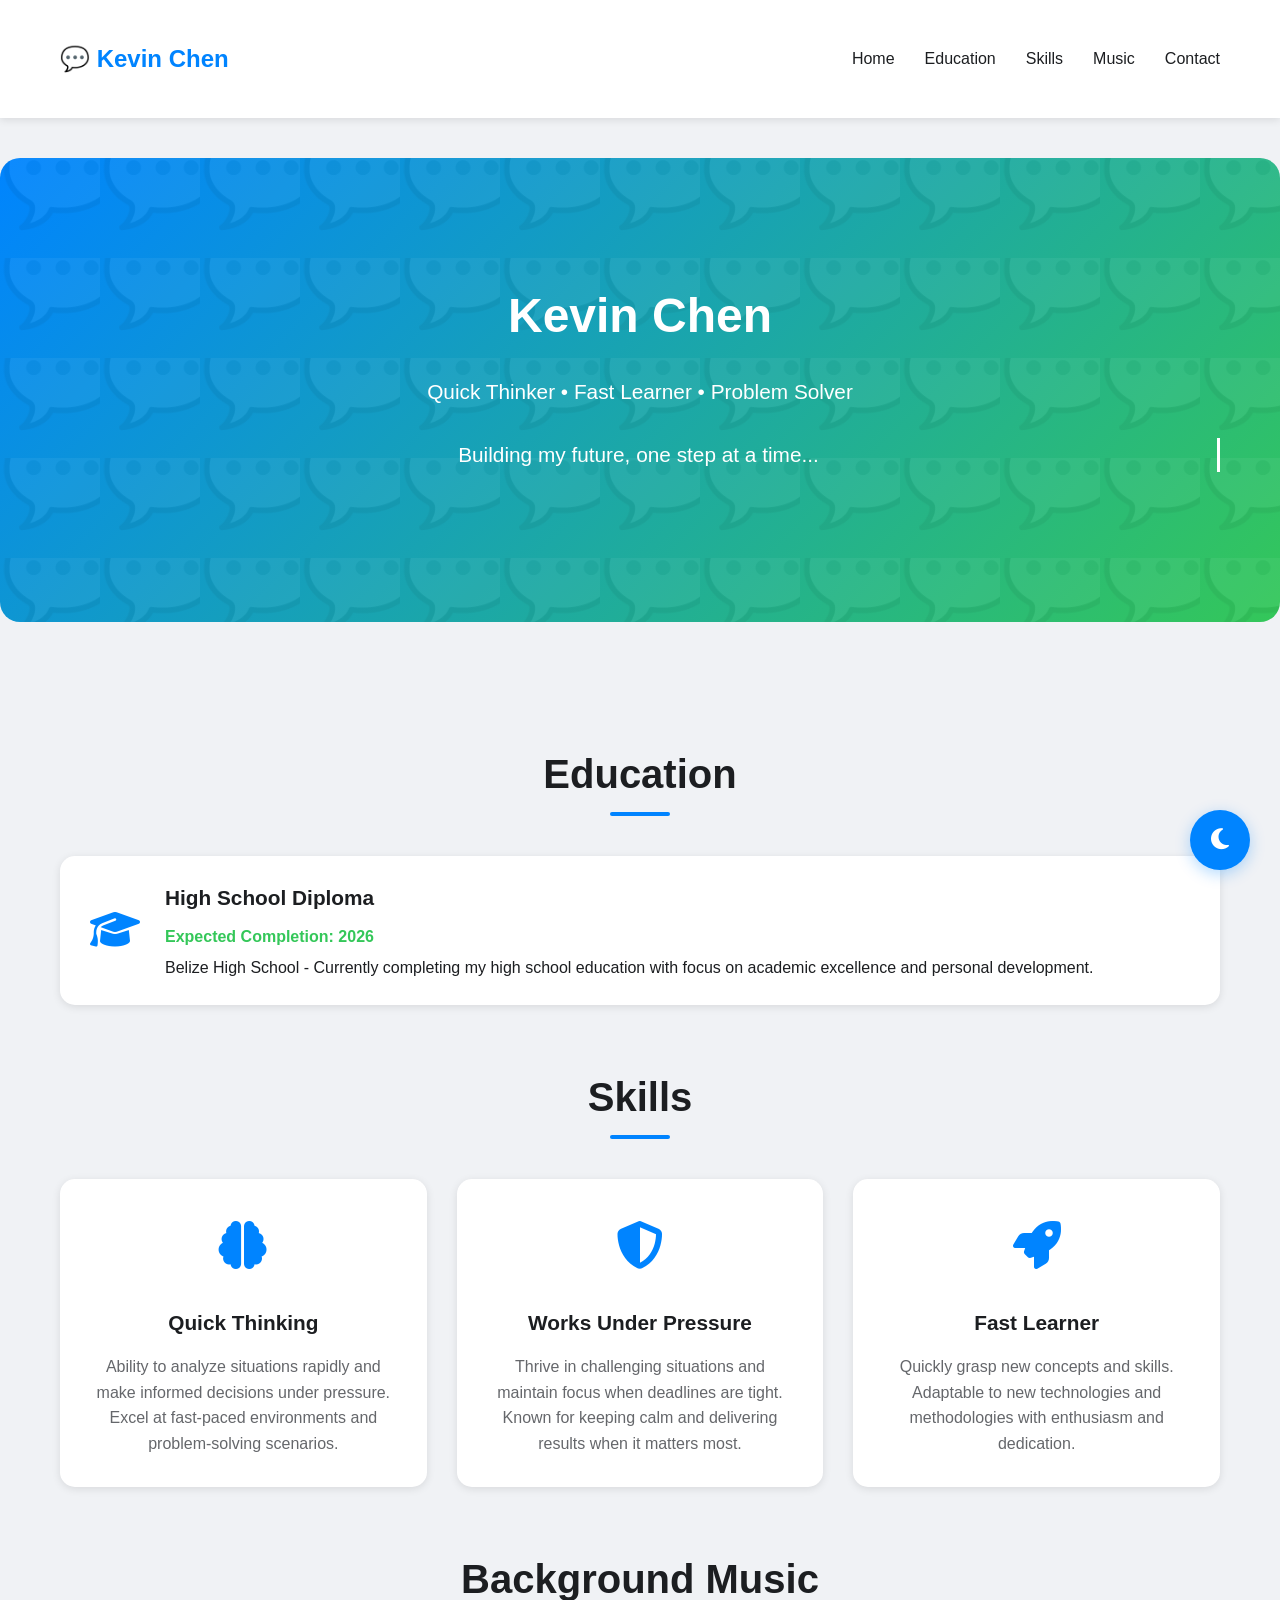
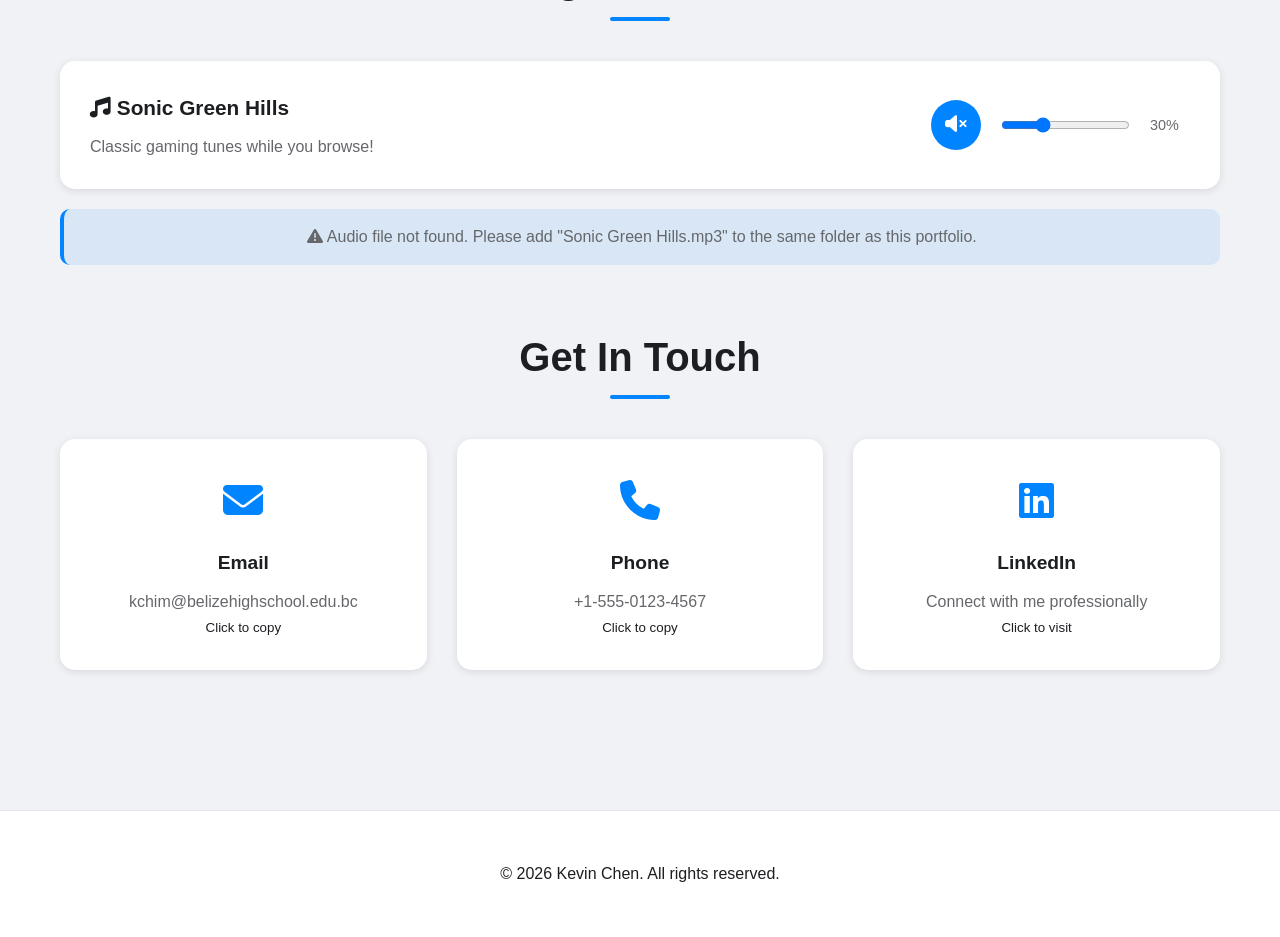
==== kevin-chen-portfolio.html @ 45d83570 "Add files via upload" ====
<!DOCTYPE html>
<html lang="en">
<head>
    <meta charset="UTF-8">
    <meta name="viewport" content="width=device-width, initial-scale=1.0">
    <title>Kevin Chen - Portfolio</title>
    <link rel="stylesheet" href="https://cdnjs.cloudflare.com/ajax/libs/font-awesome/6.4.0/css/all.min.css">
    <link rel="stylesheet" href="style.css">
</head>
<body>
    <header>
        <div class="container">
            <div class="header-content">
                <div class="logo">💬 Kevin Chen</div>
                <nav>
                    <ul>
                        <li><a href="#home">Home</a></li>
                        <li><a href="#education">Education</a></li>
                        <li><a href="#skills">Skills</a></li>
                        <li><a href="#audio">Music</a></li>
                        <li><a href="#contact">Contact</a></li>
                    </ul>
                </nav>
            </div>
        </div>
    </header>

    <main>
        <section class="hero" id="home">
            <div class="container">
                <div class="hero-content">
                    <h1>Kevin Chen</h1>
                    <p>Quick Thinker • Fast Learner • Problem Solver</p>
                    <p class="typing-effect">Building my future, one step at a time...</p>
                </div>
            </div>
        </section>

        <div class="container">
            <section id="education">
                <h2 class="section-title">Education</h2>
                
                <div class="education-item">
                    <div class="education-icon">
                        <i class="fas fa-graduation-cap"></i>
                    </div>
                    <div class="education-content">
                        <h3>High School Diploma</h3>
                        <div class="date">Expected Completion: 2026</div>
                        <p>Belize High School - Currently completing my high school education with focus on academic excellence and personal development.</p>
                    </div>
                </div>
            </section>

            <section id="skills">
                <h2 class="section-title">Skills</h2>
                
                <div class="skills-grid">
                    <div class="skill-card">
                        <div class="skill-icon">
                            <i class="fas fa-brain"></i>
                        </div>
                        <h3>Quick Thinking</h3>
                        <p>Ability to analyze situations rapidly and make informed decisions under pressure. Excel at fast-paced environments and problem-solving scenarios.</p>
                    </div>

                    <div class="skill-card">
                        <div class="skill-icon">
                            <i class="fas fa-shield-alt"></i>
                        </div>
                        <h3>Works Under Pressure</h3>
                        <p>Thrive in challenging situations and maintain focus when deadlines are tight. Known for keeping calm and delivering results when it matters most.</p>
                    </div>

                    <div class="skill-card">
                        <div class="skill-icon">
                            <i class="fas fa-rocket"></i>
                        </div>
                        <h3>Fast Learner</h3>
                        <p>Quickly grasp new concepts and skills. Adaptable to new technologies and methodologies with enthusiasm and dedication.</p>
                    </div>
                </div>
            </section>

            <section id="audio">
                <h2 class="section-title">Background Music</h2>
                
                <div class="audio-container">
                    <div class="audio-player">
                        <div class="audio-info">
                            <h3><i class="fas fa-music"></i> Sonic Green Hills</h3>
                            <p>Classic gaming tunes while you browse!</p>
                        </div>
                        <div class="audio-controls">
                            <button class="audio-btn" id="playPauseBtn" onclick="toggleAudio()">
                                <i class="fas fa-play" id="playIcon"></i>
                            </button>
                            <input type="range" id="volumeSlider" min="0" max="100" value="30" onchange="changeVolume(this.value)">
                            <span class="volume-label">30%</span>
                        </div>
                    </div>
                    <div class="audio-note">
                        <p><small><i class="fas fa-info-circle"></i> Add your "Sonic Green Hills.mp3" file to the same folder as this portfolio to enable music playback.</small></p>
                    </div>
                </div>
            </section>

            <section id="contact">
                <h2 class="section-title">Get In Touch</h2>
                
                <div class="contact-container">
                    <div class="contact-item" onclick="copyToClipboard('kchim@belizehighschool.edu.bc')">
                        <div class="contact-icon">
                            <i class="fas fa-envelope"></i>
                        </div>
                        <h3>Email</h3>
                        <p>kchim@belizehighschool.edu.bc</p>
                        <small>Click to copy</small>
                    </div>

                    <div class="contact-item" onclick="copyToClipboard('+1-555-0123-4567')">
                        <div class="contact-icon">
                            <i class="fas fa-phone"></i>
                        </div>
                        <h3>Phone</h3>
                        <p>+1-555-0123-4567</p>
                        <small>Click to copy</small>
                    </div>

                    <div class="contact-item" onclick="openLinkedIn()">
                        <div class="contact-icon">
                            <i class="fab fa-linkedin"></i>
                        </div>
                        <h3>LinkedIn</h3>
                        <p>Connect with me professionally</p>
                        <small>Click to visit</small>
                    </div>
                </div>
            </section>
        </div>
    </main>

    <footer>
        <div class="container">
            <p>&copy; 2026 Kevin Chen. All rights reserved.</p>
        </div>
    </footer>

    <button class="theme-toggle" onclick="toggleTheme()">
        <i class="fas fa-moon" id="theme-icon"></i>
    </button>

    <script src="script.js"></script>
</body>
</html>
---- style.css ----
* {
    margin: 0;
    padding: 0;
    box-sizing: border-box;
}

:root {
    --primary-color: #0084ff;
    --secondary-color: #34c759;
    --bg-color: #f0f2f5;
    --text-color: #1c1e21;
    --card-bg: #ffffff;
    --border-color: #e4e6eb;
    --shadow: 0 2px 8px rgba(0, 0, 0, 0.1);
}

body {
    font-family: -apple-system, BlinkMacSystemFont, 'Segoe UI', Roboto, Oxygen, Ubuntu, sans-serif;
    background: var(--bg-color);
    color: var(--text-color);
    line-height: 1.6;
}

.container {
    max-width: 1200px;
    margin: 0 auto;
    padding: 20px;
}

/* Header */
header {
    background: var(--card-bg);
    box-shadow: var(--shadow);
    position: sticky;
    top: 0;
    z-index: 100;
    backdrop-filter: blur(10px);
}

.header-content {
    display: flex;
    justify-content: space-between;
    align-items: center;
    padding: 20px 0;
}

.logo {
    font-size: 1.5rem;
    font-weight: 700;
    color: var(--primary-color);
}

nav ul {
    display: flex;
    list-style: none;
    gap: 30px;
}

nav a {
    text-decoration: none;
    color: var(--text-color);
    font-weight: 500;
    transition: color 0.3s;
}

nav a:hover {
    color: var(--primary-color);
}

/* Hero Section */
.hero {
    background: linear-gradient(135deg, var(--primary-color), var(--secondary-color));
    color: white;
    padding: 100px 0;
    text-align: center;
    border-radius: 20px;
    margin: 40px 0;
    position: relative;
    overflow: hidden;
}

.hero::before {
    content: '';
    position: absolute;
    top: 0;
    left: 0;
    right: 0;
    bottom: 0;
    background: url('data:image/svg+xml,<svg xmlns="http://www.w3.org/2000/svg" viewBox="0 0 100 100"><text y="50" font-size="100" fill="rgba(255,255,255,0.05)">💬</text></svg>') repeat;
    background-size: 100px 100px;
}

.hero-content {
    position: relative;
    z-index: 1;
}

.hero h1 {
    font-size: 3rem;
    margin-bottom: 20px;
    animation: fadeInUp 1s ease;
}

.hero p {
    font-size: 1.3rem;
    margin-bottom: 30px;
    animation: fadeInUp 1s ease 0.2s both;
}

.typing-effect {
    border-right: 3px solid white;
    animation: blink 1s infinite;
}

/* Section Styles */
section {
    margin: 60px 0;
}

.section-title {
    font-size: 2.5rem;
    text-align: center;
    margin-bottom: 50px;
    color: var(--text-color);
    position: relative;
}

.section-title::after {
    content: '';
    position: absolute;
    bottom: -10px;
    left: 50%;
    transform: translateX(-50%);
    width: 60px;
    height: 4px;
    background: var(--primary-color);
    border-radius: 2px;
}

/* Card Styles */
.card {
    background: var(--card-bg);
    border-radius: 15px;
    padding: 30px;
    box-shadow: var(--shadow);
    transition: transform 0.3s, box-shadow 0.3s;
    margin-bottom: 20px;
}

.card:hover {
    transform: translateY(-5px);
    box-shadow: 0 8px 25px rgba(0, 0, 0, 0.15);
}

/* Education Section */
.education-item {
    display: flex;
    align-items: center;
    gap: 20px;
    padding: 25px;
    background: var(--card-bg);
    border-radius: 15px;
    box-shadow: var(--shadow);
    margin-bottom: 20px;
    transition: all 0.3s;
}

.education-item:hover {
    transform: translateX(10px);
    box-shadow: 0 5px 20px rgba(0, 132, 255, 0.2);
}

.education-icon {
    font-size: 2.5rem;
    color: var(--primary-color);
    min-width: 60px;
    text-align: center;
}

.education-content h3 {
    color: var(--text-color);
    margin-bottom: 10px;
    font-size: 1.3rem;
}

.education-content .date {
    color: var(--secondary-color);
    font-weight: 600;
    margin-bottom: 5px;
}

/* Skills Section */
.skills-grid {
    display: grid;
    grid-template-columns: repeat(auto-fit, minmax(300px, 1fr));
    gap: 30px;
    margin-top: 40px;
}

.skill-card {
    background: var(--card-bg);
    border-radius: 15px;
    padding: 30px;
    text-align: center;
    box-shadow: var(--shadow);
    transition: all 0.3s;
    position: relative;
    overflow: hidden;
}

.skill-card::before {
    content: '';
    position: absolute;
    top: 0;
    left: 0;
    right: 0;
    height: 4px;
    background: linear-gradient(90deg, var(--primary-color), var(--secondary-color));
    transform: scaleX(0);
    transition: transform 0.3s;
}

.skill-card:hover::before {
    transform: scaleX(1);
}

.skill-card:hover {
    transform: translateY(-10px);
    box-shadow: 0 15px 30px rgba(0, 132, 255, 0.2);
}

.skill-icon {
    font-size: 3rem;
    color: var(--primary-color);
    margin-bottom: 20px;
}

.skill-card h3 {
    font-size: 1.3rem;
    margin-bottom: 15px;
    color: var(--text-color);
}

.skill-card p {
    color: #65676b;
    line-height: 1.6;
}

/* Audio Section */
.audio-container {
    margin-top: 40px;
}

.audio-player {
    background: var(--card-bg);
    border-radius: 15px;
    padding: 30px;
    box-shadow: var(--shadow);
    display: flex;
    justify-content: space-between;
    align-items: center;
    transition: all 0.3s;
}

.audio-player:hover {
    transform: translateY(-5px);
    box-shadow: 0 10px 25px rgba(0, 132, 255, 0.2);
}

.audio-info h3 {
    color: var(--text-color);
    margin-bottom: 10px;
    font-size: 1.3rem;
}

.audio-info p {
    color: #65676b;
    margin: 0;
}

.audio-controls {
    display: flex;
    align-items: center;
    gap: 20px;
}

.audio-btn {
    background: var(--primary-color);
    color: white;
    border: none;
    border-radius: 50%;
    width: 50px;
    height: 50px;
    font-size: 1.2rem;
    cursor: pointer;
    transition: all 0.3s;
    display: flex;
    align-items: center;
    justify-content: center;
}

.audio-btn:hover {
    background: #0066cc;
    transform: scale(1.1);
}

.audio-btn:active {
    transform: scale(0.95);
}

.volume-slider {
    width: 100px;
    height: 6px;
    -webkit-appearance: none;
    appearance: none;
    background: #ddd;
    border-radius: 3px;
    outline: none;
}

.volume-slider::-webkit-slider-thumb {
    -webkit-appearance: none;
    appearance: none;
    width: 18px;
    height: 18px;
    background: var(--primary-color);
    border-radius: 50%;
    cursor: pointer;
}

.volume-slider::-moz-range-thumb {
    width: 18px;
    height: 18px;
    background: var(--primary-color);
    border-radius: 50%;
    cursor: pointer;
    border: none;
}

.volume-label {
    color: #65676b;
    font-size: 0.9rem;
    min-width: 40px;
}

.audio-note {
    margin-top: 20px;
    text-align: center;
}

.audio-note p {
    color: #65676b;
    background: rgba(0, 132, 255, 0.1);
    padding: 15px;
    border-radius: 10px;
    border-left: 4px solid var(--primary-color);
}

/* Contact Section */
.contact-container {
    display: grid;
    grid-template-columns: repeat(auto-fit, minmax(300px, 1fr));
    gap: 30px;
    margin-top: 40px;
}

.contact-item {
    background: var(--card-bg);
    border-radius: 15px;
    padding: 30px;
    text-align: center;
    box-shadow: var(--shadow);
    transition: all 0.3s;
    cursor: pointer;
}

.contact-item:hover {
    transform: translateY(-5px);
    box-shadow: 0 10px 25px rgba(0, 132, 255, 0.2);
}

.contact-icon {
    font-size: 2.5rem;
    color: var(--primary-color);
    margin-bottom: 15px;
}

.contact-item h3 {
    font-size: 1.2rem;
    margin-bottom: 10px;
    color: var(--text-color);
}

.contact-item p {
    color: #65676b;
    word-break: break-all;
}

/* Footer */
footer {
    background: var(--card-bg);
    text-align: center;
    padding: 30px 0;
    margin-top: 60px;
    border-top: 1px solid var(--border-color);
}

/* Animations */
@keyframes fadeInUp {
    from {
        opacity: 0;
        transform: translateY(30px);
    }
    to {
        opacity: 1;
        transform: translateY(0);
    }
}

@keyframes blink {
    0%, 50% { border-color: transparent; }
    51%, 100% { border-color: white; }
}

/* Mobile Responsive */
@media (max-width: 768px) {
    .header-content {
        flex-direction: column;
        gap: 20px;
    }

    nav ul {
        flex-direction: column;
        gap: 15px;
        text-align: center;
    }

    .hero h1 {
        font-size: 2rem;
    }

    .hero p {
        font-size: 1.1rem;
    }

    .section-title {
        font-size: 2rem;
    }

    .education-item {
        flex-direction: column;
        text-align: center;
    }

    .skills-grid,
    .contact-container {
        grid-template-columns: 1fr;
    }
}

/* Dark Mode */
.dark-mode {
    --bg-color: #1a1a1a;
    --text-color: #e4e6eb;
    --card-bg: #242526;
    --border-color: #3a3b3c;
}

.theme-toggle {
    position: fixed;
    bottom: 30px;
    right: 30px;
    background: var(--primary-color);
    color: white;
    border: none;
    border-radius: 50%;
    width: 60px;
    height: 60px;
    font-size: 1.5rem;
    cursor: pointer;
    box-shadow: 0 4px 15px rgba(0, 132, 255, 0.3);
    transition: all 0.3s;
    z-index: 1000;
}

.theme-toggle:hover {
    transform: scale(1.1);
    box-shadow: 0 6px 20px rgba(0, 132, 255, 0.4);
}
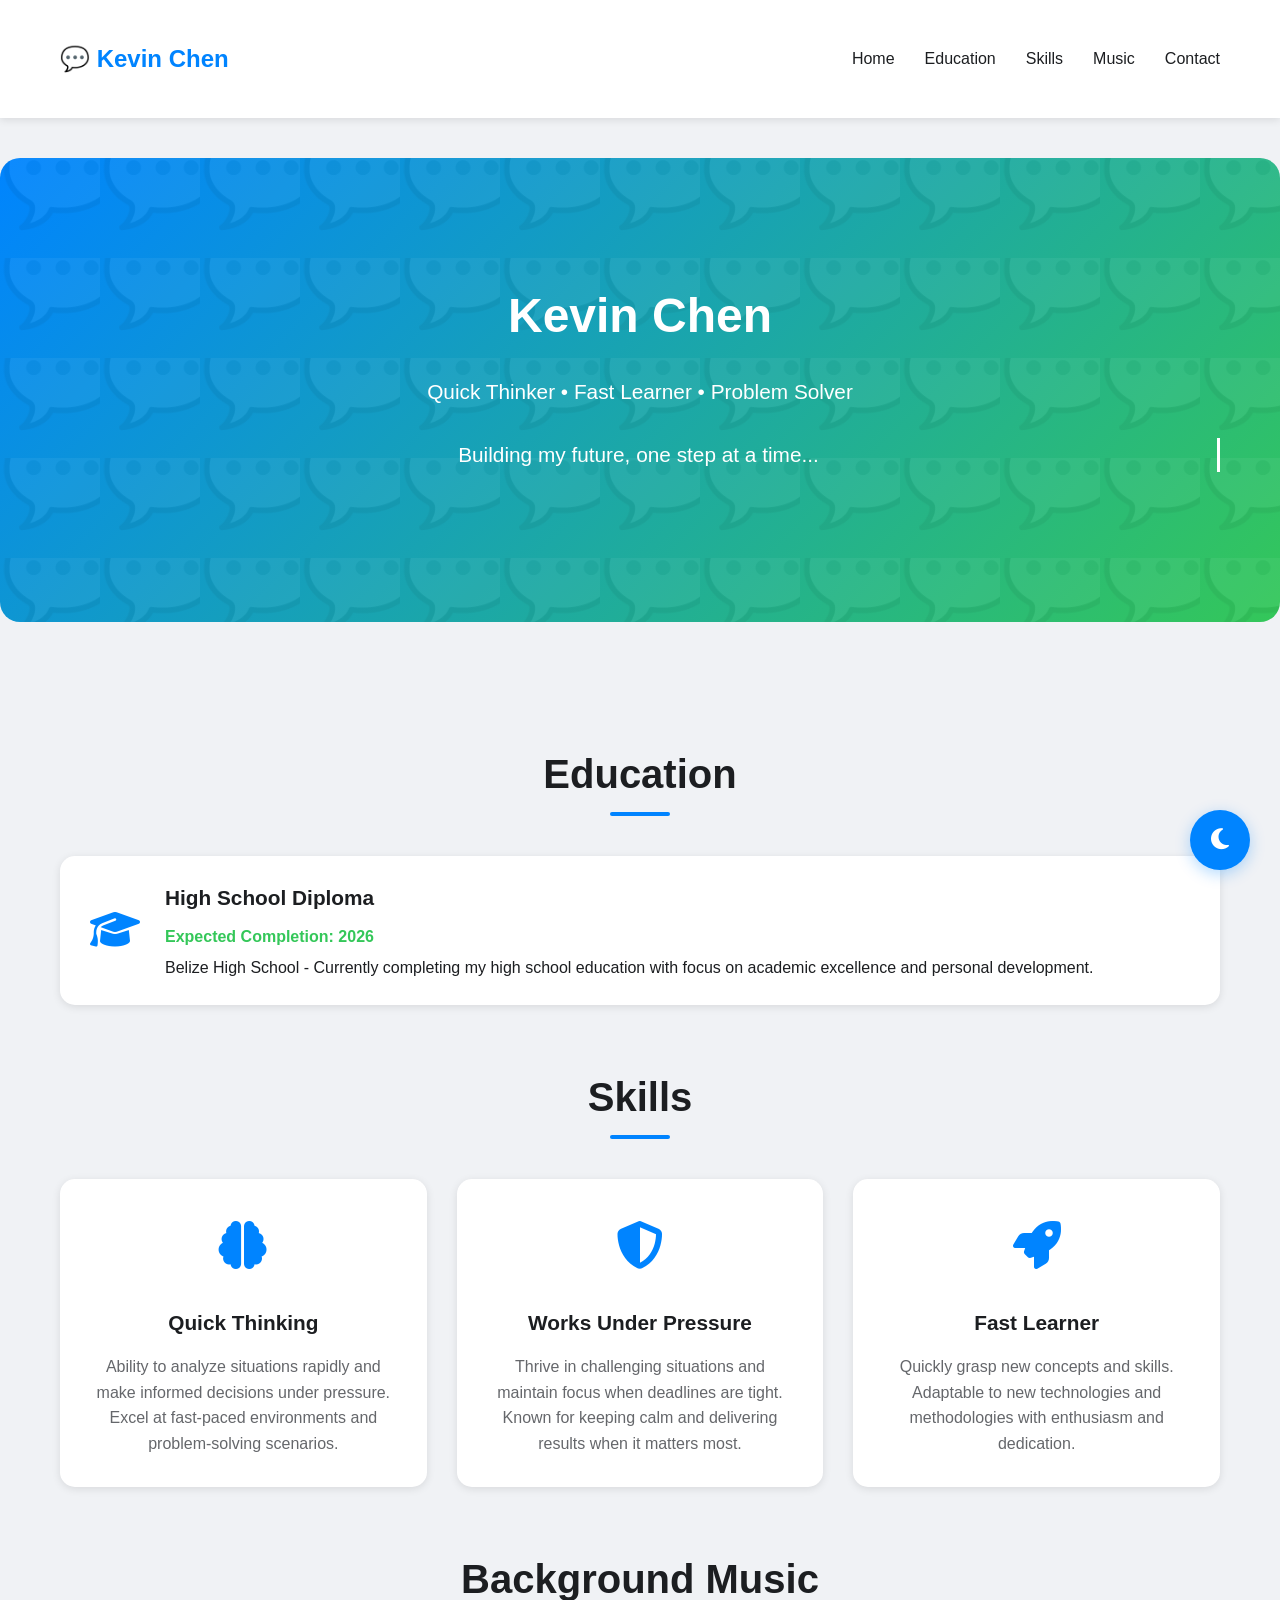
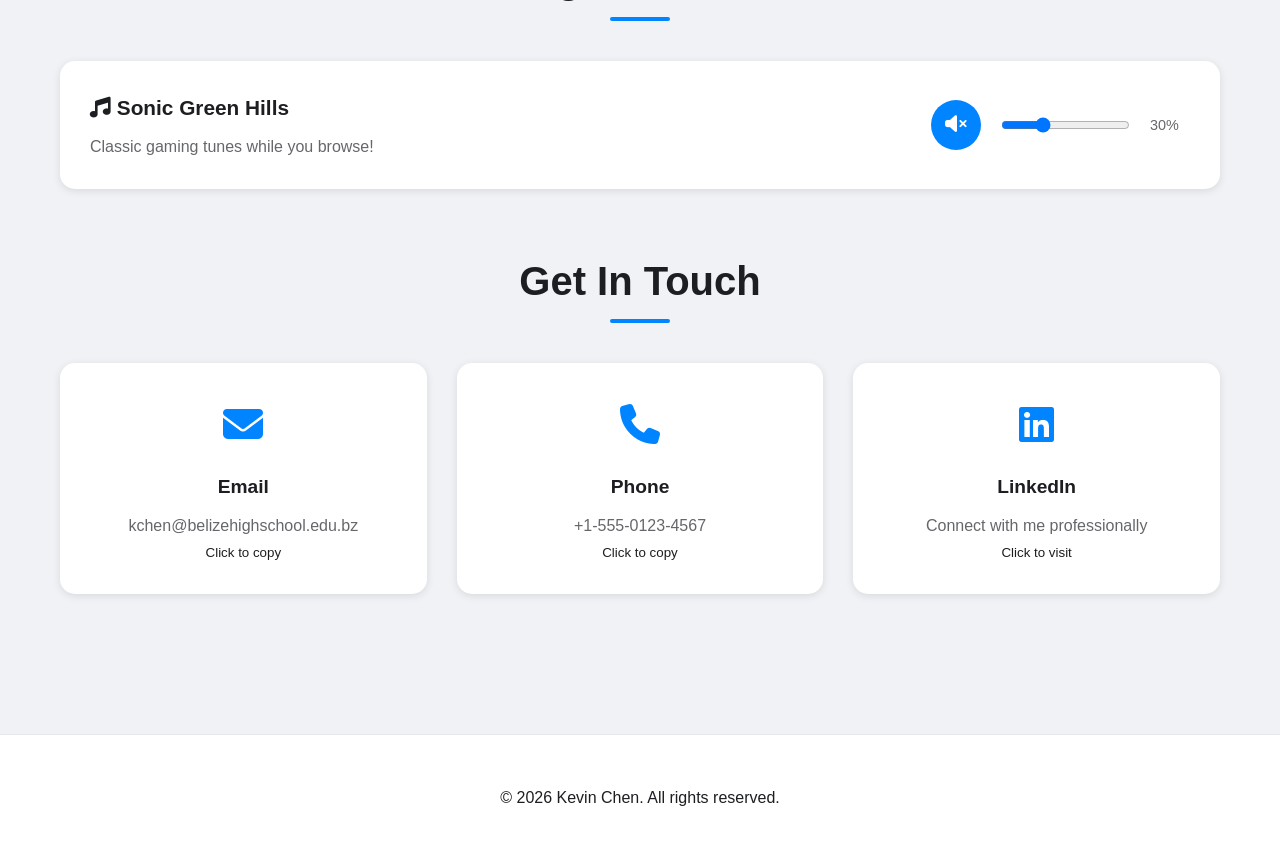
==== commit 90594278: "Update kevin-chen-portfolio.html" ====
--- a/kevin-chen-portfolio.html
+++ b/kevin-chen-portfolio.html
@@ -99,10 +99,6 @@
                             <span class="volume-label">30%</span>
                         </div>
                     </div>
-                    <div class="audio-note">
-                        <p><small><i class="fas fa-info-circle"></i> Add your "Sonic Green Hills.mp3" file to the same folder as this portfolio to enable music playback.</small></p>
-                    </div>
-                </div>
             </section>
 
             <section id="contact">
@@ -114,7 +110,7 @@
                             <i class="fas fa-envelope"></i>
                         </div>
                         <h3>Email</h3>
-                        <p>kchim@belizehighschool.edu.bc</p>
+                        <p>kchen@belizehighschool.edu.bz</p>
                         <small>Click to copy</small>
                     </div>
 
